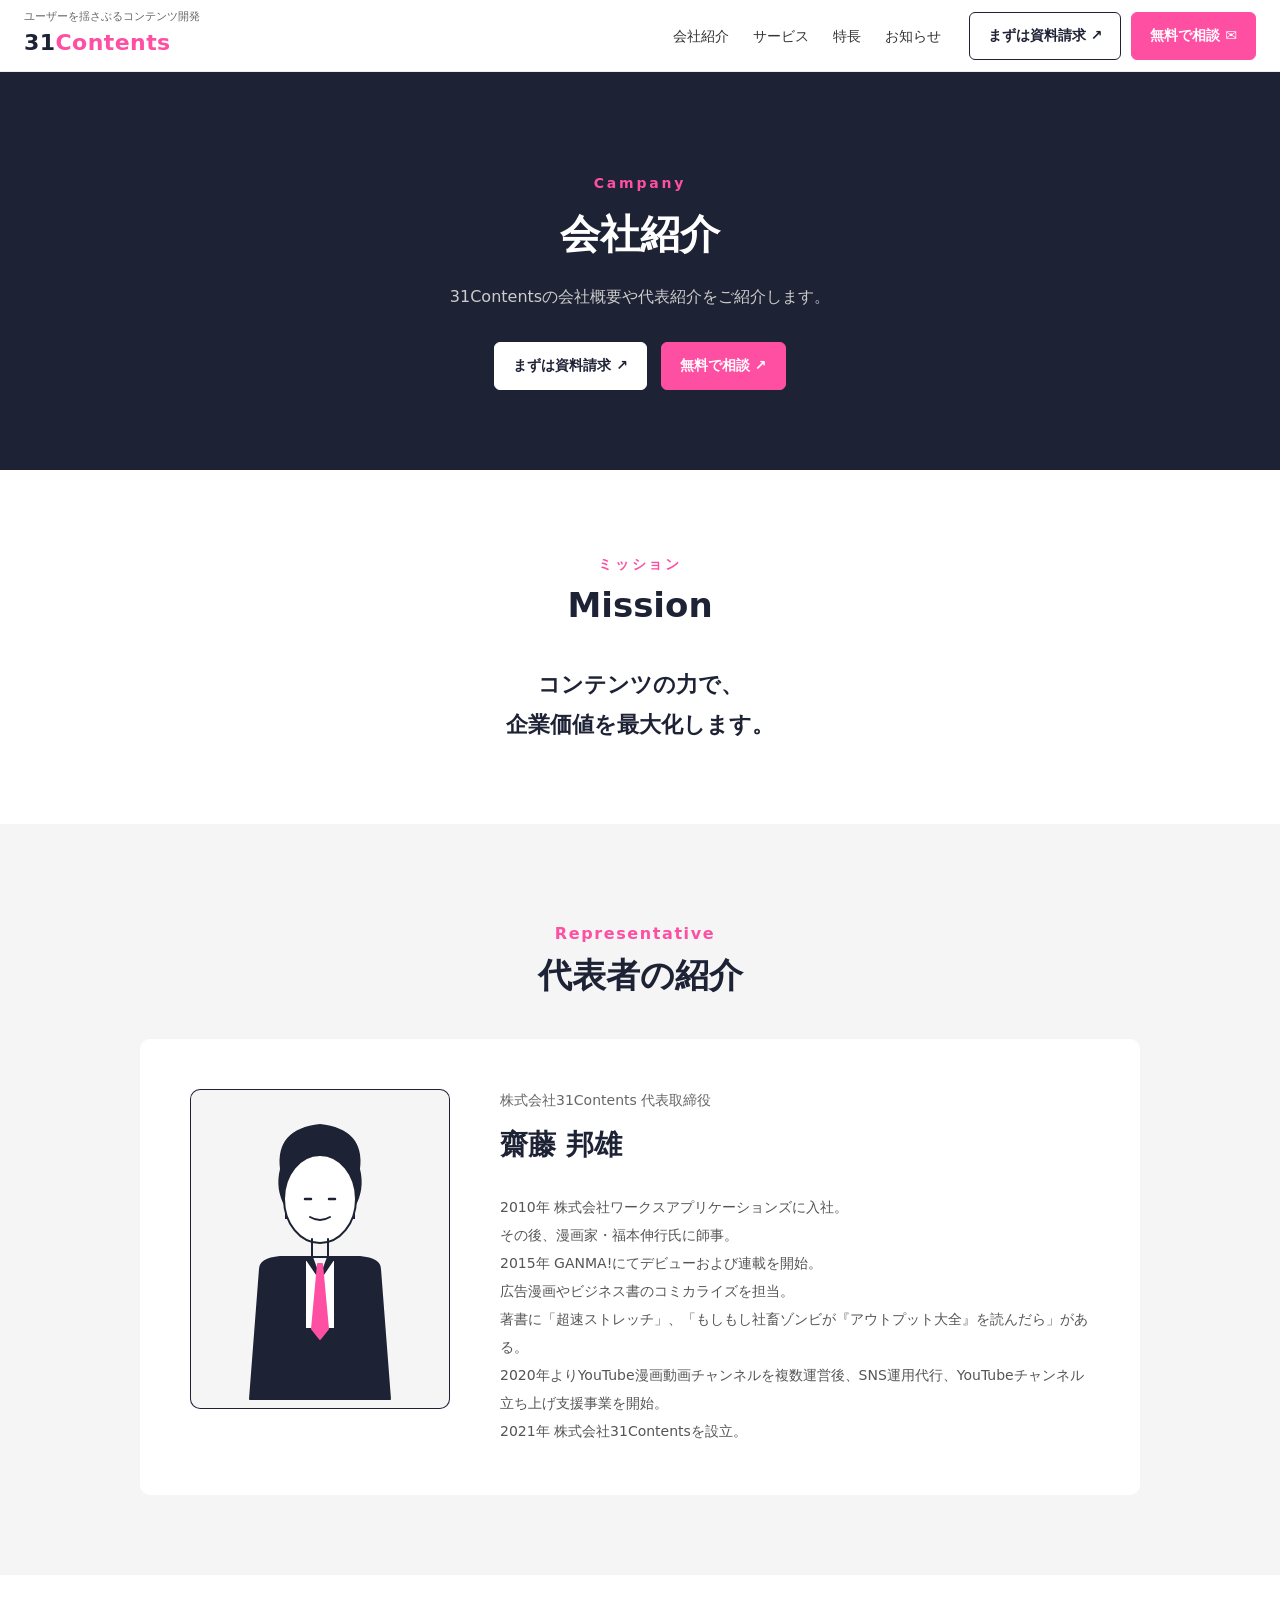
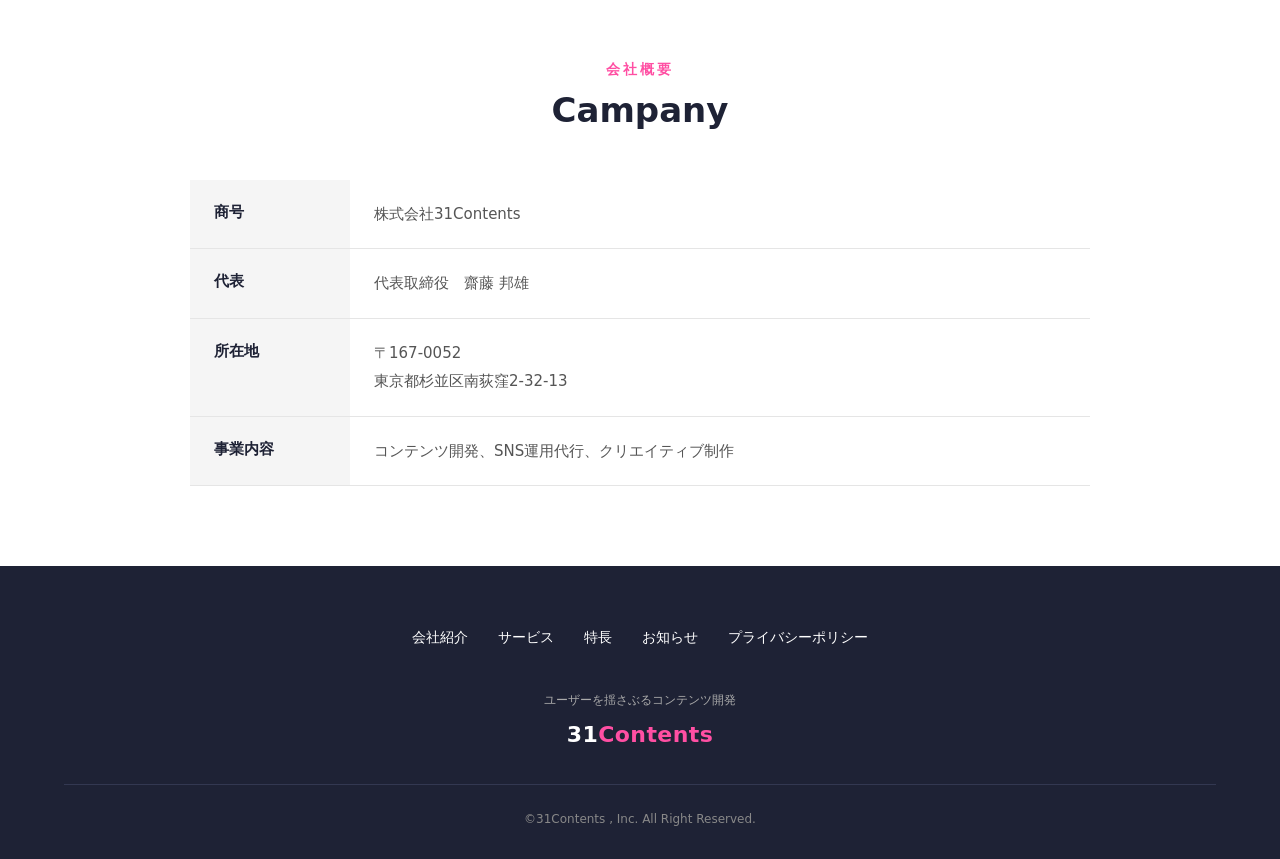
==== company.html @ 9e79ec6a "Initial commit: 31Contents corporate site" ====
<!DOCTYPE html>
<html lang="ja">
<head>
<meta charset="UTF-8">
<meta name="viewport" content="width=device-width, initial-scale=1.0">
<title>会社紹介｜31Contents</title>
<meta name="description" content="株式会社31Contentsの会社概要・代表者紹介・ミッションをご紹介します。">
<link rel="stylesheet" href="style.css">
</head>
<body>

<header class="header">
  <div class="header-inner">
    <a href="index.html" class="header-logo">
      <div>
        <span class="header-logo-tag">ユーザーを揺さぶるコンテンツ開発</span>
        <span class="header-logo-mark">31<span>Contents</span></span>
      </div>
    </a>
    <nav class="header-nav">
      <ul class="header-nav-list">
        <li><a href="company.html">会社紹介</a></li>
        <li><a href="index.html#service">サービス</a></li>
        <li><a href="index.html#feature">特長</a></li>
        <li><a href="news.html">お知らせ</a></li>
      </ul>
      <div class="header-cta">
        <a href="dl.html" class="btn btn-outline">まずは資料請求 ↗</a>
        <a href="contact.html" class="btn btn-pink">無料で相談 ✉</a>
      </div>
    </nav>
    <button class="hamburger" aria-label="メニューを開く" aria-expanded="false">
      <span></span><span></span><span></span>
    </button>
  </div>
</header>

<main>

  <!-- Page Header -->
  <section class="page-header">
    <div class="inner">
      <span class="page-header-label">Campany</span>
      <h1 class="page-header-title">会社紹介</h1>
      <p class="page-header-desc">31Contentsの会社概要や代表紹介をご紹介します。</p>
      <div class="page-header-cta">
        <a href="dl.html" class="btn btn-white">まずは資料請求 ↗</a>
        <a href="contact.html" class="btn btn-pink">無料で相談 ↗</a>
      </div>
    </div>
  </section>

  <!-- Mission -->
  <section class="mission">
    <div class="inner">
      <span class="mission-label">ミッション</span>
      <h2 class="mission-title">Mission</h2>
      <p class="mission-text">コンテンツの力で、<br>企業価値を最大化します。</p>
    </div>
  </section>

  <!-- Representative -->
  <section class="representative">
    <div class="inner">
      <h2 class="section-title">
        <span class="section-title-en">Representative</span><br>
        代表者の紹介
      </h2>
      <div class="representative-inner">
        <div class="representative-image">
          <img src="images/representative.svg" alt="代表取締役 齋藤 邦雄">
        </div>
        <div class="representative-profile">
          <p class="representative-role">株式会社31Contents 代表取締役</p>
          <h3 class="representative-name">齋藤 邦雄</h3>
          <p class="representative-bio">2010年 株式会社ワークスアプリケーションズに入社。
その後、漫画家・福本伸行氏に師事。
2015年 GANMA!にてデビューおよび連載を開始。
広告漫画やビジネス書のコミカライズを担当。
著書に「超速ストレッチ」、「もしもし社畜ゾンビが『アウトプット大全』を読んだら」がある。
2020年よりYouTube漫画動画チャンネルを複数運営後、SNS運用代行、YouTubeチャンネル立ち上げ支援事業を開始。
2021年 株式会社31Contentsを設立。</p>
        </div>
      </div>
    </div>
  </section>

  <!-- Company Profile -->
  <section class="company-profile">
    <div class="inner">
      <div style="text-align:center;">
        <span class="mission-label">会社概要</span>
        <h2 class="mission-title">Campany</h2>
      </div>
      <table class="company-profile-table">
        <tr>
          <th>商号</th>
          <td>株式会社31Contents</td>
        </tr>
        <tr>
          <th>代表</th>
          <td>代表取締役　齋藤 邦雄</td>
        </tr>
        <tr>
          <th>所在地</th>
          <td>〒167-0052<br>東京都杉並区南荻窪2-32-13</td>
        </tr>
        <tr>
          <th>事業内容</th>
          <td>コンテンツ開発、SNS運用代行、クリエイティブ制作</td>
        </tr>
      </table>
    </div>
  </section>

</main>

<footer class="footer">
  <div class="footer-inner">
    <nav class="footer-nav">
      <a href="company.html">会社紹介</a>
      <a href="index.html#service">サービス</a>
      <a href="index.html#feature">特長</a>
      <a href="news.html">お知らせ</a>
      <a href="privacy.html">プライバシーポリシー</a>
    </nav>
    <div class="footer-logo">
      <span class="footer-logo-tag">ユーザーを揺さぶるコンテンツ開発</span>
      <span class="footer-logo-mark">31<span>Contents</span></span>
    </div>
    <p class="footer-copy">©31Contents , Inc. All Right Reserved.</p>
  </div>
</footer>

<script src="script.js"></script>
</body>
</html>
---- style.css ----
/* ==================================================
   31Contents Corporate Site
   ================================================== */

/* Reset & Base */
* {
  margin: 0;
  padding: 0;
  box-sizing: border-box;
}

html {
  scroll-behavior: smooth;
}

body {
  font-family: system-ui, -apple-system, "Hiragino Sans", "Hiragino Kaku Gothic ProN", "Yu Gothic", "Meiryo", sans-serif;
  color: #333333;
  line-height: 1.7;
  background: #ffffff;
  -webkit-font-smoothing: antialiased;
}

img {
  max-width: 100%;
  height: auto;
  display: block;
}

a {
  color: inherit;
  text-decoration: none;
  transition: opacity 0.2s;
}

a:hover {
  opacity: 0.75;
}

ul {
  list-style: none;
}

/* ==================================================
   Layout
   ================================================== */
.inner {
  max-width: 1200px;
  margin: 0 auto;
  padding: 0 24px;
}

section {
  padding: 80px 0;
}

/* ==================================================
   Header
   ================================================== */
.header {
  position: fixed;
  top: 0;
  left: 0;
  width: 100%;
  background: #ffffff;
  border-bottom: 1px solid #eeeeee;
  z-index: 1000;
  height: 72px;
}

.header-inner {
  max-width: 1280px;
  margin: 0 auto;
  padding: 0 24px;
  height: 72px;
  display: flex;
  align-items: center;
  justify-content: space-between;
}

.header-logo {
  display: flex;
  align-items: center;
  gap: 10px;
}

.header-logo-mark {
  font-size: 22px;
  font-weight: 800;
  letter-spacing: 0.02em;
  color: #1e2235;
}

.header-logo-mark span {
  color: #ff4fa3;
}

.header-logo-tag {
  font-size: 11px;
  color: #666666;
  line-height: 1.3;
  display: block;
}

.header-nav {
  display: flex;
  align-items: center;
  gap: 28px;
}

.header-nav-list {
  display: flex;
  align-items: center;
  gap: 24px;
}

.header-nav-list a {
  font-size: 14px;
  color: #333333;
  font-weight: 500;
}

.header-cta {
  display: flex;
  align-items: center;
  gap: 10px;
}

.btn {
  display: inline-flex;
  align-items: center;
  justify-content: center;
  gap: 6px;
  font-size: 14px;
  font-weight: 600;
  padding: 11px 18px;
  border-radius: 6px;
  border: 1px solid transparent;
  cursor: pointer;
  transition: all 0.2s;
  white-space: nowrap;
  text-align: center;
}

.btn-outline {
  background: #ffffff;
  color: #1e2235;
  border-color: #1e2235;
}

.btn-outline:hover {
  background: #1e2235;
  color: #ffffff;
  opacity: 1;
}

.btn-pink {
  background: #ff4fa3;
  color: #ffffff;
  border-color: #ff4fa3;
}

.btn-pink:hover {
  background: #e83a90;
  border-color: #e83a90;
  opacity: 1;
}

.btn-lg {
  font-size: 16px;
  padding: 16px 28px;
}

.btn-white {
  background: #ffffff;
  color: #1e2235;
  border-color: #ffffff;
}

.btn-white:hover {
  background: transparent;
  color: #ffffff;
  opacity: 1;
}

/* Hamburger */
.hamburger {
  display: none;
  width: 40px;
  height: 40px;
  background: transparent;
  border: none;
  cursor: pointer;
  position: relative;
}

.hamburger span {
  display: block;
  position: absolute;
  left: 8px;
  right: 8px;
  height: 2px;
  background: #1e2235;
  transition: all 0.3s;
}

.hamburger span:nth-child(1) { top: 13px; }
.hamburger span:nth-child(2) { top: 19px; }
.hamburger span:nth-child(3) { top: 25px; }

.hamburger.is-open span:nth-child(1) { transform: rotate(45deg); top: 19px; }
.hamburger.is-open span:nth-child(2) { opacity: 0; }
.hamburger.is-open span:nth-child(3) { transform: rotate(-45deg); top: 19px; }

/* Main offset for fixed header */
main {
  padding-top: 72px;
}

/* ==================================================
   Hero
   ================================================== */
.hero {
  background: #ffffff;
  padding: 80px 0 100px;
}

.hero-inner {
  max-width: 1200px;
  margin: 0 auto;
  padding: 0 24px;
  display: grid;
  grid-template-columns: 1.1fr 1fr;
  gap: 60px;
  align-items: center;
}

.hero-title {
  font-size: 44px;
  font-weight: 800;
  line-height: 1.4;
  color: #1e2235;
  margin-bottom: 22px;
  letter-spacing: 0.01em;
}

.hero-sub {
  font-size: 18px;
  color: #555555;
  margin-bottom: 36px;
  line-height: 1.8;
}

.hero-buttons {
  display: flex;
  gap: 14px;
  flex-wrap: wrap;
}

.hero-image {
  display: flex;
  justify-content: center;
}

.hero-image img {
  max-width: 100%;
  width: 420px;
}

/* ==================================================
   Section Common
   ================================================== */
.section-label {
  font-size: 14px;
  letter-spacing: 0.14em;
  color: #ff4fa3;
  font-weight: 700;
  text-transform: uppercase;
  margin-bottom: 10px;
  display: block;
}

.section-title {
  font-size: 34px;
  font-weight: 800;
  line-height: 1.4;
  color: #1e2235;
  margin-bottom: 40px;
  text-align: center;
}

.section-title-en {
  color: #ff4fa3;
  font-size: 16px;
  margin-right: 10px;
  letter-spacing: 0.1em;
}

.section-subtitle {
  font-size: 16px;
  color: #555555;
  text-align: center;
  max-width: 720px;
  margin: 0 auto 50px;
  line-height: 1.9;
}

/* ==================================================
   Problem Section (02)
   ================================================== */
.problem {
  background: #f5f5f5;
}

.problem-title {
  text-align: center;
  font-size: 30px;
  font-weight: 800;
  line-height: 1.5;
  color: #1e2235;
  margin-bottom: 50px;
}

.problem-title .slashed {
  font-size: 18px;
  color: #ff4fa3;
  display: block;
  margin-bottom: 12px;
  font-weight: 700;
}

.problem-cards {
  display: grid;
  grid-template-columns: repeat(3, 1fr);
  gap: 24px;
  margin-bottom: 50px;
}

.problem-card {
  background: #ffffff;
  padding: 36px 24px;
  border-radius: 10px;
  text-align: center;
  box-shadow: 0 2px 10px rgba(0, 0, 0, 0.04);
}

.problem-card-icon {
  width: 72px;
  height: 72px;
  margin: 0 auto 20px;
  display: flex;
  align-items: center;
  justify-content: center;
  background: #fff0f6;
  border-radius: 50%;
}

.problem-card-icon img {
  width: 40px;
  height: 40px;
}

.problem-card-text {
  font-size: 15px;
  font-weight: 600;
  color: #333333;
  line-height: 1.7;
}

.problem-arrow {
  text-align: center;
  font-size: 32px;
  color: #ff4fa3;
  margin: 10px 0 20px;
  line-height: 1;
}

.problem-solution {
  text-align: center;
  font-size: 22px;
  font-weight: 800;
  color: #1e2235;
  padding: 20px 0;
}

.problem-solution strong {
  color: #ff4fa3;
}

/* ==================================================
   Service Section (03)
   ================================================== */
.service {
  background: #1e2235;
  color: #ffffff;
}

.service .section-title {
  color: #ffffff;
}

.service .section-title-en {
  color: #ff4fa3;
}

.service-cards {
  display: grid;
  grid-template-columns: repeat(3, 1fr);
  gap: 24px;
}

.service-card {
  background: #ffffff;
  color: #333333;
  padding: 40px 28px;
  border-radius: 10px;
  text-align: center;
}

.service-card-image {
  width: 100px;
  height: 100px;
  margin: 0 auto 20px;
}

.service-card-image img {
  width: 100%;
  height: 100%;
  object-fit: contain;
}

.service-card-title {
  font-size: 22px;
  font-weight: 800;
  color: #1e2235;
  margin-bottom: 16px;
}

.service-card-text {
  font-size: 14px;
  color: #555555;
  line-height: 1.9;
  text-align: left;
}

/* ==================================================
   CTA Banner (04)
   ================================================== */
.cta-banner {
  background: #1e2235;
  padding: 60px 0 100px;
}

.cta-banner-grid {
  display: grid;
  grid-template-columns: 1fr 1fr;
  gap: 24px;
}

.cta-banner-card {
  background: #ffffff;
  padding: 40px 32px;
  border-radius: 10px;
  text-align: center;
}

.cta-banner-card h3 {
  font-size: 22px;
  font-weight: 800;
  color: #1e2235;
  margin-bottom: 14px;
}

.cta-banner-card p {
  font-size: 14px;
  color: #555555;
  line-height: 1.9;
  margin-bottom: 24px;
  text-align: left;
}

/* ==================================================
   Feature Section (05)
   ================================================== */
.feature {
  background: #ffffff;
}

.feature-list {
  display: flex;
  flex-direction: column;
  gap: 40px;
  margin-top: 40px;
}

.feature-item {
  display: grid;
  grid-template-columns: 260px 1fr;
  gap: 40px;
  align-items: center;
  background: #f5f5f5;
  padding: 36px;
  border-radius: 10px;
}

.feature-item:nth-child(even) {
  grid-template-columns: 1fr 260px;
}

.feature-item:nth-child(even) .feature-image {
  order: 2;
}

.feature-image img {
  width: 100%;
  max-width: 260px;
}

.feature-number {
  font-size: 14px;
  color: #ff4fa3;
  font-weight: 800;
  letter-spacing: 0.1em;
  margin-bottom: 10px;
}

.feature-title {
  font-size: 22px;
  font-weight: 800;
  color: #1e2235;
  margin-bottom: 14px;
  line-height: 1.5;
}

.feature-text {
  font-size: 15px;
  color: #555555;
  line-height: 1.9;
}

/* ==================================================
   Works Section (06)
   ================================================== */
.works {
  background: #ffffff;
}

.works-logos {
  display: flex;
  flex-wrap: wrap;
  justify-content: center;
  gap: 40px;
  margin: 40px 0 50px;
}

.works-logo {
  font-size: 18px;
  font-weight: 700;
  color: #1e2235;
  padding: 20px 30px;
  background: #f5f5f5;
  border-radius: 8px;
  min-width: 180px;
  text-align: center;
}

.works-cta {
  text-align: center;
}

/* ==================================================
   Company Info (07)
   ================================================== */
.company-info {
  background: #f5f5f5;
}

.company-info-grid {
  display: grid;
  grid-template-columns: 1fr 1fr;
  gap: 24px;
  margin-top: 30px;
}

.company-info-card {
  background: #ffffff;
  padding: 40px;
  border-radius: 10px;
  text-align: center;
  font-size: 18px;
  font-weight: 700;
  color: #1e2235;
  transition: transform 0.2s;
}

.company-info-card:hover {
  transform: translateY(-4px);
  opacity: 1;
}

/* ==================================================
   News Section (08)
   ================================================== */
.news-section {
  background: #ffffff;
  text-align: center;
}

.news-empty {
  font-size: 16px;
  color: #777777;
  padding: 40px 0;
}

.news-cta {
  margin-top: 20px;
}

/* ==================================================
   DL Contact Section (09)
   ================================================== */
.dl-contact {
  background: #ffffff;
}

.dl-contact-grid {
  display: grid;
  grid-template-columns: 1fr 1fr;
  gap: 24px;
  margin-top: 30px;
}

.dl-contact-card {
  background: #f5f5f5;
  padding: 40px 32px;
  border-radius: 10px;
  text-align: center;
}

.dl-contact-card h3 {
  font-size: 22px;
  font-weight: 800;
  color: #1e2235;
  margin-bottom: 20px;
}

/* ==================================================
   Page Header (sub-pages)
   ================================================== */
.page-header {
  background: #1e2235;
  color: #ffffff;
  padding: 100px 0 80px;
  text-align: center;
}

.page-header-label {
  font-size: 14px;
  letter-spacing: 0.2em;
  color: #ff4fa3;
  font-weight: 700;
  margin-bottom: 10px;
  display: block;
}

.page-header-title {
  font-size: 40px;
  font-weight: 800;
  color: #ffffff;
  margin-bottom: 20px;
  line-height: 1.4;
}

.page-header-desc {
  font-size: 16px;
  color: #cccccc;
  max-width: 720px;
  margin: 0 auto 30px;
  line-height: 1.9;
}

.page-header-cta {
  display: flex;
  gap: 14px;
  justify-content: center;
  flex-wrap: wrap;
}

/* ==================================================
   Company Page
   ================================================== */
.mission {
  background: #ffffff;
  text-align: center;
}

.mission-label {
  font-size: 14px;
  color: #ff4fa3;
  font-weight: 700;
  letter-spacing: 0.2em;
  margin-bottom: 10px;
}

.mission-title {
  font-size: 34px;
  font-weight: 800;
  color: #1e2235;
  margin-bottom: 30px;
}

.mission-text {
  font-size: 22px;
  font-weight: 700;
  color: #1e2235;
  line-height: 1.8;
}

.representative {
  background: #f5f5f5;
}

.representative-inner {
  display: grid;
  grid-template-columns: 260px 1fr;
  gap: 50px;
  max-width: 1000px;
  margin: 40px auto 0;
  align-items: start;
  background: #ffffff;
  padding: 50px;
  border-radius: 10px;
}

.representative-image img {
  width: 100%;
  max-width: 260px;
  border-radius: 10px;
}

.representative-role {
  font-size: 14px;
  color: #666666;
  margin-bottom: 8px;
}

.representative-name {
  font-size: 28px;
  font-weight: 800;
  color: #1e2235;
  margin-bottom: 24px;
}

.representative-bio {
  font-size: 14px;
  color: #555555;
  line-height: 2;
  white-space: pre-line;
}

.company-profile {
  background: #ffffff;
}

.company-profile-table {
  width: 100%;
  max-width: 900px;
  margin: 40px auto 0;
  border-collapse: collapse;
}

.company-profile-table th,
.company-profile-table td {
  padding: 20px 24px;
  text-align: left;
  border-bottom: 1px solid #e5e5e5;
  font-size: 15px;
  vertical-align: top;
}

.company-profile-table th {
  font-weight: 700;
  color: #1e2235;
  width: 160px;
  background: #f5f5f5;
}

.company-profile-table td {
  color: #555555;
  line-height: 1.9;
}

/* ==================================================
   News Page
   ================================================== */
.news-page {
  background: #ffffff;
  min-height: 300px;
  text-align: center;
}

.news-page-empty {
  font-size: 18px;
  color: #777777;
  padding: 60px 0;
}

/* ==================================================
   DL / Contact Forms
   ================================================== */
.form-page {
  background: #f5f5f5;
  padding: 80px 0;
}

.form-page-grid {
  display: grid;
  grid-template-columns: 1fr 1.2fr;
  gap: 50px;
  max-width: 1100px;
  margin: 0 auto;
}

.form-left {
  background: #ffffff;
  padding: 40px 36px;
  border-radius: 10px;
}

.form-left h2 {
  font-size: 24px;
  font-weight: 800;
  color: #1e2235;
  margin-bottom: 20px;
}

.form-left p {
  font-size: 14px;
  color: #555555;
  line-height: 1.9;
  margin-bottom: 24px;
}

.form-left h3 {
  font-size: 16px;
  font-weight: 700;
  color: #1e2235;
  margin: 24px 0 16px;
  padding-bottom: 8px;
  border-bottom: 2px solid #ff4fa3;
}

.form-left-logos {
  display: flex;
  flex-wrap: wrap;
  gap: 10px;
  margin-bottom: 20px;
}

.form-left-logos span {
  background: #f5f5f5;
  padding: 8px 14px;
  border-radius: 4px;
  font-size: 13px;
  font-weight: 600;
  color: #1e2235;
}

.form-left-dl-list {
  list-style: none;
  padding: 0;
}

.form-left-dl-list li {
  padding: 10px 0 10px 26px;
  position: relative;
  font-size: 14px;
  color: #333333;
  border-bottom: 1px dashed #e5e5e5;
}

.form-left-dl-list li::before {
  content: "📄";
  position: absolute;
  left: 0;
  top: 10px;
}

.form-right {
  background: #ffffff;
  padding: 40px 36px;
  border-radius: 10px;
}

.form-group {
  margin-bottom: 20px;
}

.form-group label {
  display: block;
  font-size: 14px;
  font-weight: 700;
  color: #1e2235;
  margin-bottom: 8px;
}

.form-group label .required {
  color: #ff4fa3;
  font-size: 12px;
  margin-left: 6px;
}

.form-group label .optional {
  color: #999999;
  font-size: 12px;
  margin-left: 6px;
}

.form-group input[type="text"],
.form-group input[type="email"],
.form-group input[type="tel"],
.form-group textarea {
  width: 100%;
  padding: 12px 14px;
  border: 1px solid #dddddd;
  border-radius: 6px;
  font-size: 15px;
  font-family: inherit;
  background: #ffffff;
  color: #333333;
  transition: border-color 0.2s;
}

.form-group input:focus,
.form-group textarea:focus {
  outline: none;
  border-color: #ff4fa3;
}

.form-group textarea {
  resize: vertical;
  min-height: 140px;
}

.form-privacy {
  display: flex;
  align-items: flex-start;
  gap: 10px;
  margin: 20px 0;
  font-size: 14px;
  color: #555555;
}

.form-privacy input[type="checkbox"] {
  margin-top: 4px;
  width: 16px;
  height: 16px;
  accent-color: #ff4fa3;
}

.form-privacy a {
  color: #ff4fa3;
  text-decoration: underline;
}

.form-submit {
  width: 100%;
  padding: 16px;
  font-size: 16px;
  font-weight: 700;
  background: #ff4fa3;
  color: #ffffff;
  border: none;
  border-radius: 6px;
  cursor: pointer;
  transition: background 0.2s;
}

.form-submit:hover {
  background: #e83a90;
}

.form-submit:disabled {
  background: #cccccc;
  cursor: not-allowed;
}

.form-thanks {
  display: none;
  background: #fff0f6;
  border: 1px solid #ff4fa3;
  color: #1e2235;
  padding: 24px;
  border-radius: 8px;
  text-align: center;
  font-weight: 600;
  margin-top: 20px;
}

.form-thanks.is-show {
  display: block;
}

/* ==================================================
   Privacy Policy
   ================================================== */
.privacy-body {
  background: #ffffff;
  padding: 80px 0;
}

.privacy-body-inner {
  max-width: 860px;
  margin: 0 auto;
  padding: 0 24px;
}

.privacy-body h2 {
  font-size: 20px;
  font-weight: 800;
  color: #1e2235;
  margin: 36px 0 14px;
  padding-left: 14px;
  border-left: 4px solid #ff4fa3;
  line-height: 1.5;
}

.privacy-body p {
  font-size: 15px;
  color: #444444;
  line-height: 2;
  margin-bottom: 14px;
}

.privacy-body ul,
.privacy-body ol {
  padding-left: 24px;
  margin-bottom: 16px;
}

.privacy-body ul li,
.privacy-body ol li {
  font-size: 15px;
  color: #444444;
  line-height: 2;
  margin-bottom: 6px;
  list-style: disc;
}

.privacy-body ol li {
  list-style: decimal;
}

.privacy-contact-box {
  background: #f5f5f5;
  padding: 28px;
  border-radius: 8px;
  margin-top: 30px;
  font-size: 15px;
  line-height: 2;
  color: #333333;
}

/* ==================================================
   Footer
   ================================================== */
.footer {
  background: #1e2235;
  color: #ffffff;
  padding: 60px 0 30px;
}

.footer-inner {
  max-width: 1200px;
  margin: 0 auto;
  padding: 0 24px;
}

.footer-nav {
  display: flex;
  justify-content: center;
  flex-wrap: wrap;
  gap: 30px;
  margin-bottom: 40px;
}

.footer-nav a {
  font-size: 14px;
  color: #ffffff;
}

.footer-logo {
  text-align: center;
  margin-bottom: 30px;
}

.footer-logo-tag {
  font-size: 12px;
  color: #aaaaaa;
  display: block;
  margin-bottom: 6px;
}

.footer-logo-mark {
  font-size: 22px;
  font-weight: 800;
  color: #ffffff;
  letter-spacing: 0.02em;
}

.footer-logo-mark span {
  color: #ff4fa3;
}

.footer-copy {
  text-align: center;
  font-size: 12px;
  color: #888888;
  border-top: 1px solid #333851;
  padding-top: 24px;
}

/* ==================================================
   Responsive (SP: <=768px)
   ================================================== */
@media (max-width: 768px) {
  section {
    padding: 60px 0;
  }

  .hamburger {
    display: block;
  }

  .header-nav {
    position: fixed;
    top: 72px;
    left: 0;
    width: 100%;
    background: #ffffff;
    padding: 24px;
    flex-direction: column;
    align-items: stretch;
    gap: 20px;
    border-top: 1px solid #eeeeee;
    transform: translateY(-200%);
    transition: transform 0.3s;
    max-height: calc(100vh - 72px);
    overflow-y: auto;
  }

  .header-nav.is-open {
    transform: translateY(0);
  }

  .header-nav-list {
    flex-direction: column;
    align-items: stretch;
    gap: 18px;
    width: 100%;
  }

  .header-nav-list a {
    padding: 8px 0;
    border-bottom: 1px solid #eeeeee;
    display: block;
  }

  .header-cta {
    flex-direction: column;
    width: 100%;
    gap: 12px;
  }

  .header-cta .btn {
    width: 100%;
  }

  .header-logo-tag {
    display: none;
  }

  .hero {
    padding: 40px 0 60px;
  }

  .hero-inner {
    grid-template-columns: 1fr;
    gap: 30px;
    text-align: center;
  }

  .hero-title {
    font-size: 28px;
  }

  .hero-sub {
    font-size: 15px;
  }

  .hero-buttons {
    justify-content: center;
  }

  .hero-image img {
    width: 240px;
  }

  .section-title {
    font-size: 24px;
  }

  .problem-title {
    font-size: 22px;
  }

  .problem-cards,
  .service-cards,
  .cta-banner-grid,
  .company-info-grid,
  .dl-contact-grid {
    grid-template-columns: 1fr;
  }

  .feature-item,
  .feature-item:nth-child(even) {
    grid-template-columns: 1fr;
    padding: 30px 24px;
    text-align: center;
  }

  .feature-item:nth-child(even) .feature-image {
    order: 0;
  }

  .feature-image img {
    max-width: 200px;
    margin: 0 auto;
  }

  .page-header {
    padding: 60px 0 50px;
  }

  .page-header-title {
    font-size: 28px;
  }

  .representative-inner {
    grid-template-columns: 1fr;
    padding: 30px 24px;
    gap: 24px;
    text-align: center;
  }

  .representative-image {
    margin: 0 auto;
  }

  .representative-bio {
    text-align: left;
  }

  .company-profile-table th,
  .company-profile-table td {
    display: block;
    width: 100%;
    padding: 12px 16px;
  }

  .company-profile-table th {
    border-bottom: none;
    padding-bottom: 4px;
  }

  .form-page-grid {
    grid-template-columns: 1fr;
    gap: 24px;
  }

  .form-left,
  .form-right {
    padding: 28px 24px;
  }

  .mission-title {
    font-size: 26px;
  }

  .mission-text {
    font-size: 18px;
  }

  .works-logo {
    min-width: 140px;
    font-size: 15px;
    padding: 16px 20px;
  }
}
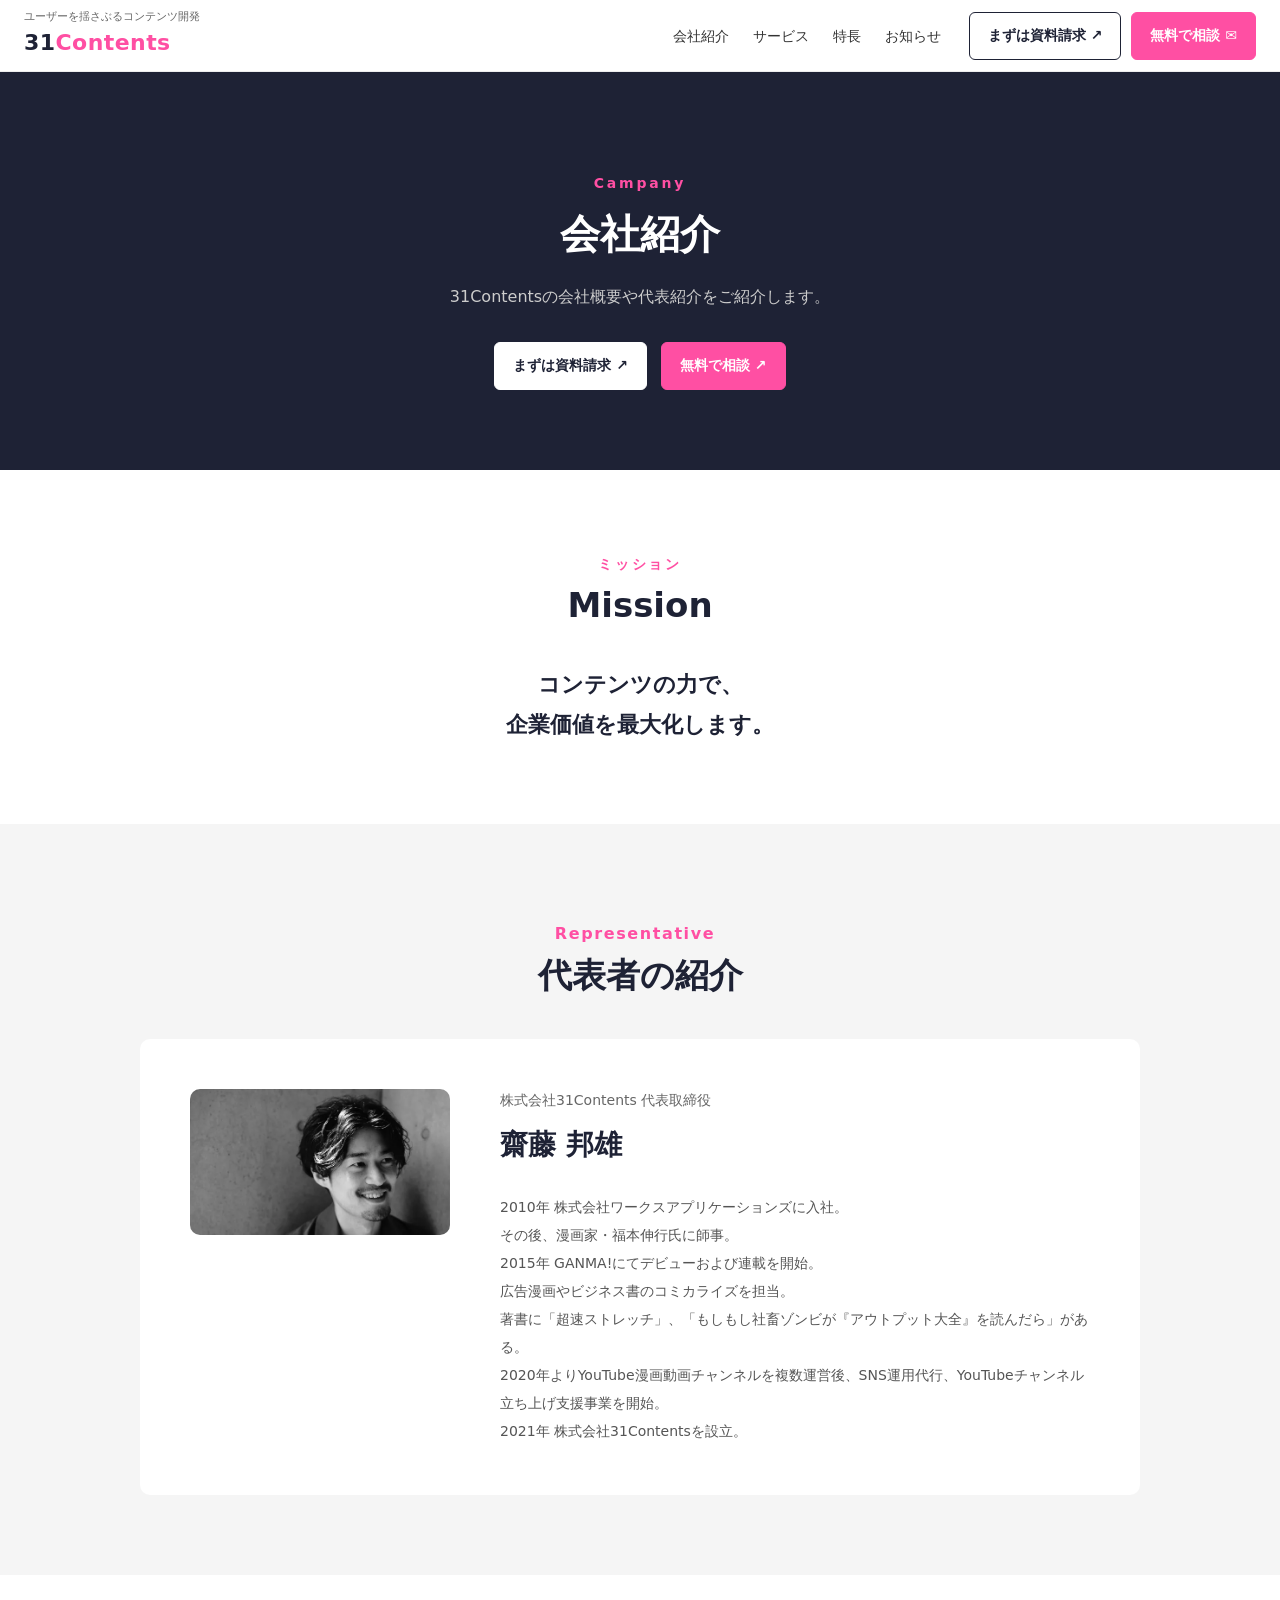
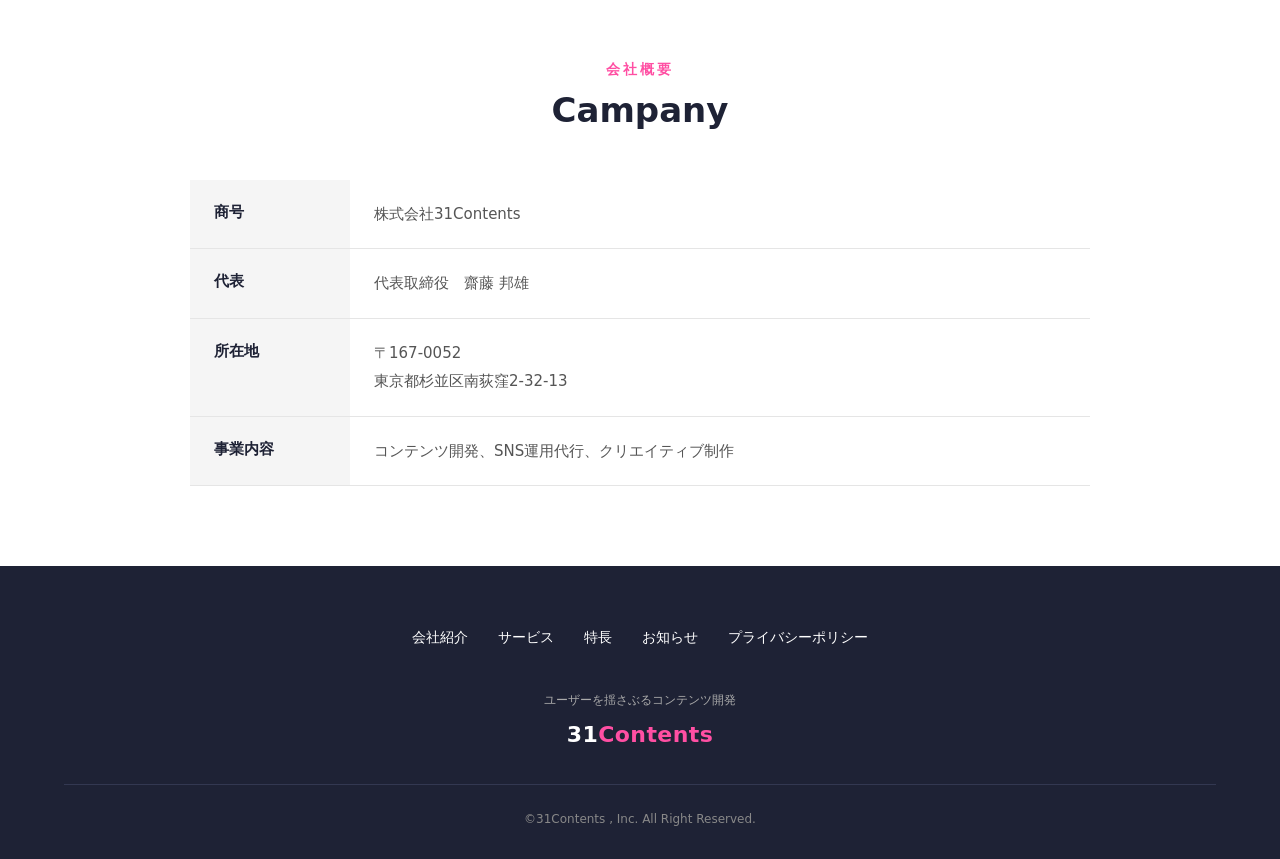
==== commit 7c5e0dc0: "画像をSVGプレースホルダーから実際のwebp画像に差し替え hero、課題提起アイコン、サービス、特長、代表者写真、取引先ロゴの 全画像をwebpに置き換え、HTMLのsrc属性とCSSを更新。  " ====
--- a/company.html
+++ b/company.html
@@ -68,7 +68,7 @@
       </h2>
       <div class="representative-inner">
         <div class="representative-image">
-          <img src="images/representative.svg" alt="代表取締役 齋藤 邦雄">
+          <img src="images/representative.webp" alt="代表取締役 齋藤 邦雄">
         </div>
         <div class="representative-profile">
           <p class="representative-role">株式会社31Contents 代表取締役</p>
--- a/style.css
+++ b/style.css
@@ -562,6 +562,15 @@
   border-radius: 8px;
   min-width: 180px;
   text-align: center;
+  display: flex;
+  align-items: center;
+  justify-content: center;
+}
+
+.works-logo img {
+  max-height: 60px;
+  width: auto;
+  object-fit: contain;
 }
 
 .works-cta {
